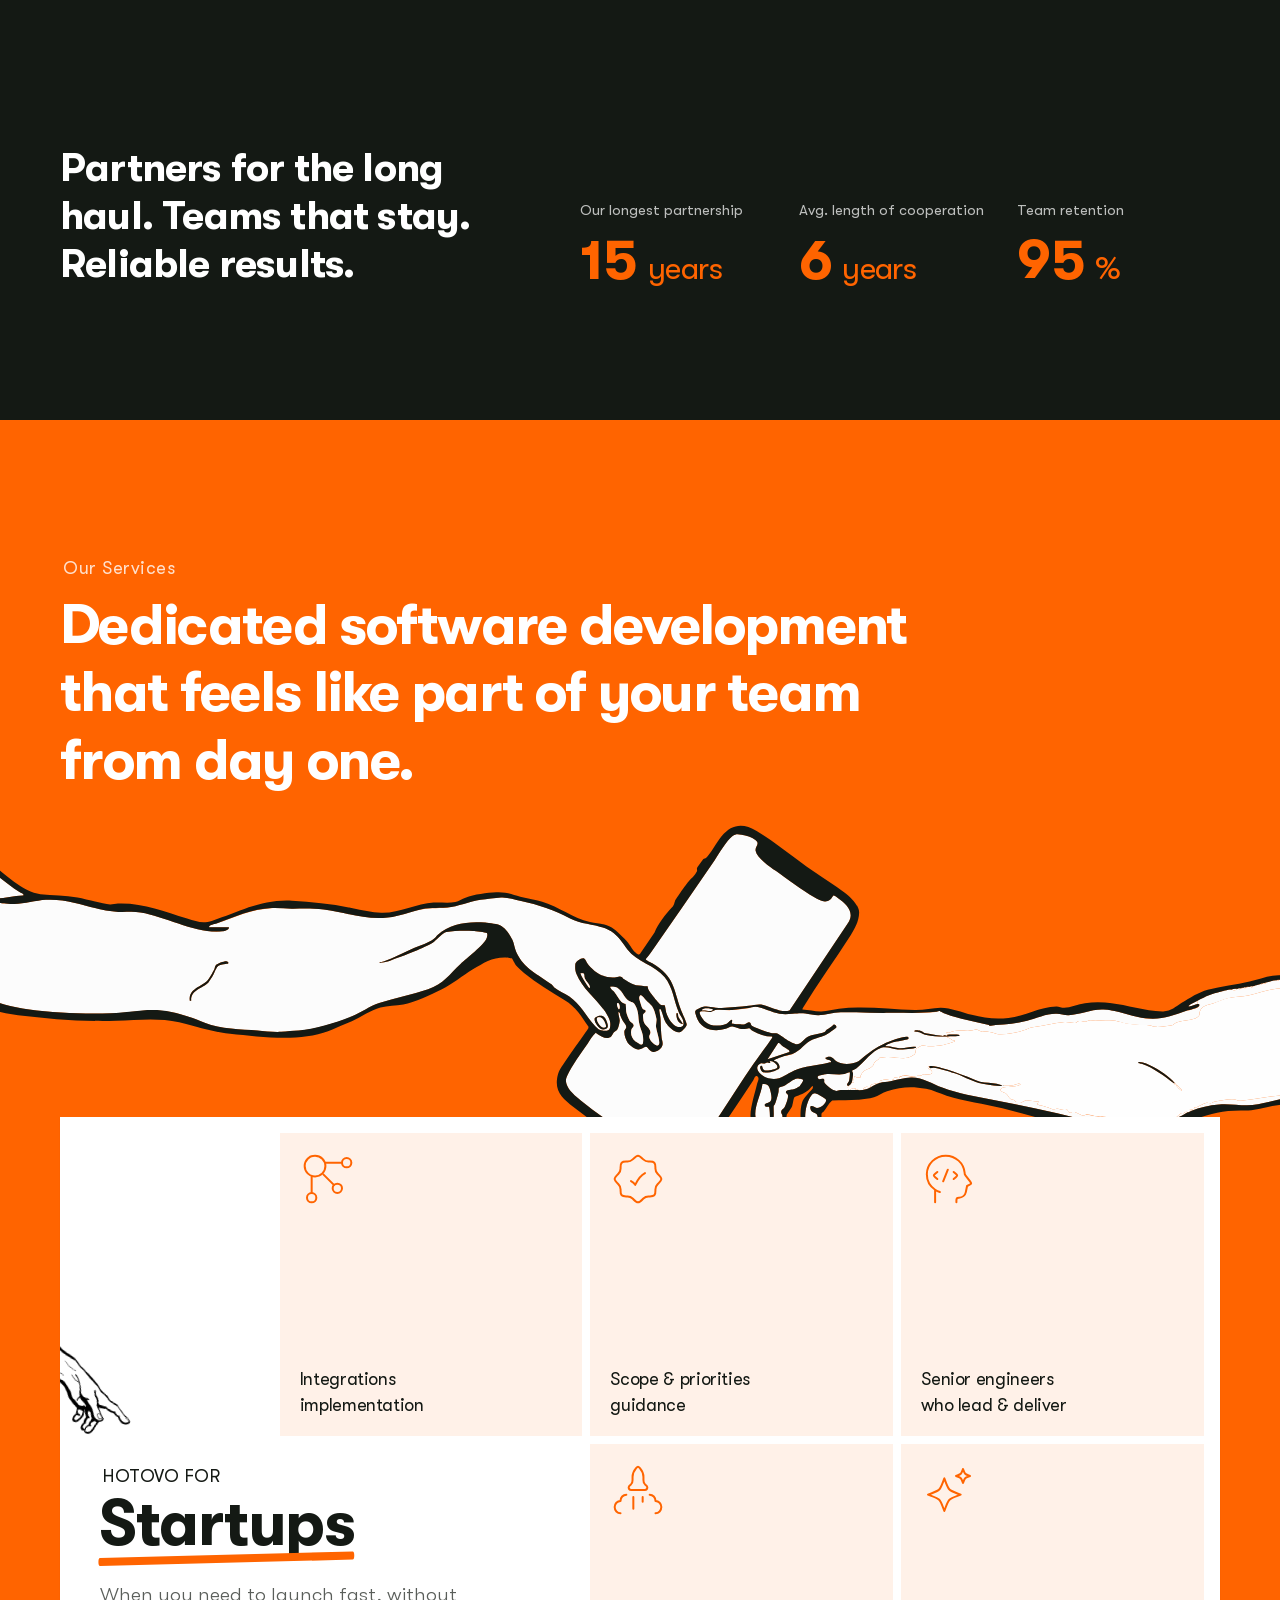
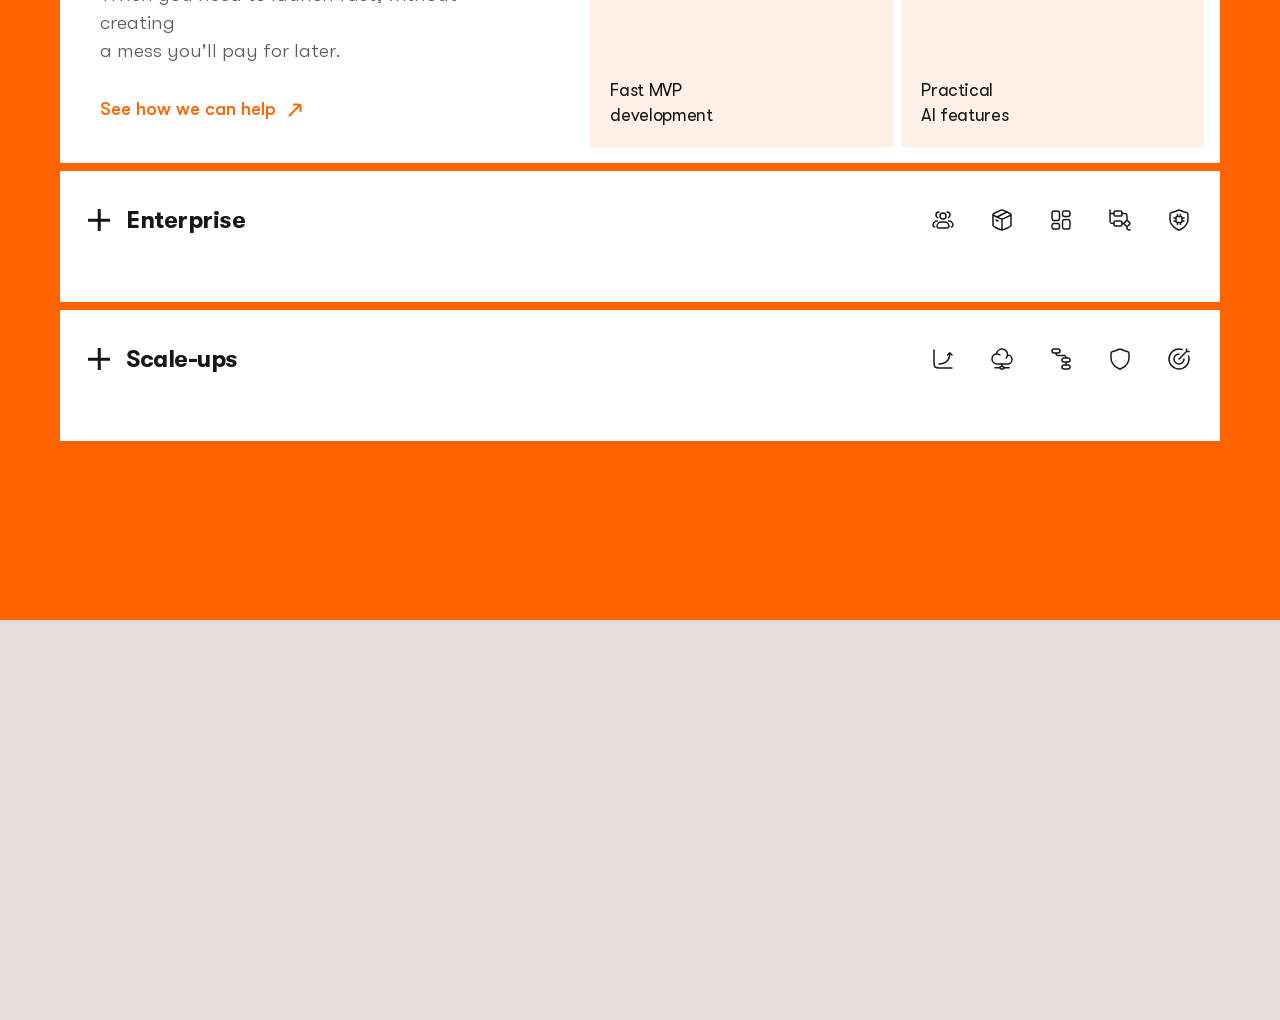
==== index.html @ 2b681d63 "initial commit: Hotovo Web Prototypes" ====
<!DOCTYPE html>
<html lang="en">

<head>
    <meta charset="UTF-8">
    <meta name="viewport" content="width=device-width, initial-scale=1.0">
    <title>Hotovo Web 2025 - Services</title>
    <link rel="stylesheet" href="styles.css">
    <link rel="preconnect" href="https://fonts.googleapis.com">
    <link rel="preconnect" href="https://fonts.gstatic.com" crossorigin>
    <link href="https://fonts.googleapis.com/css2?family=Inter:wght@300;400;500;700;800&display=swap" rel="stylesheet">
</head>

<body>
    <section class="hero">
        <div class="container hero-container">
            <div class="services-metrics" aria-label="Partnership metrics">
                <div class="metrics-copy">
                    <h3 class="metrics-headline">Partners for the long haul. Teams that stay. Reliable results.</h3>
                </div>
                <div class="metrics-grid">
                    <article class="metric-card">
                        <p class="metric-label">Our longest partnership</p>
                        <p class="metric-value">
                            <span class="count-up" data-target="15">1</span>
                            <span class="metric-unit">years</span>
                        </p>
                    </article>
                    <article class="metric-card">
                        <p class="metric-label">Avg. length of cooperation</p>
                        <p class="metric-value">
                            <span class="count-up" data-target="6">1</span>
                            <span class="metric-unit">years</span>
                        </p>
                    </article>
                    <article class="metric-card">
                        <p class="metric-label">Team retention</p>
                        <p class="metric-value">
                            <span class="count-up" data-target="96">1</span>
                            <span class="metric-unit">%</span>
                        </p>
                    </article>
                </div>
            </div>
        </div>
    </section>

    <section class="services-section" id="services-section" data-theme="orange">
        <div class="services-header-intro">
            <div class="container header-container">
                <div class="header-content">
                    <span class="eyebrow white">Our Services</span>
                    <h2 class="section-headline white">Dedicated software development that feels like part of your team
                        from day one.</h2>
                </div>
                <div class="header-visual">
                    <div class="hands-container">
                        <img src="assets/peaking-hands-vector.svg" alt="" class="hands-graphic">
                    </div>
                </div>
            </div>
        </div>
        <div class="container">
            <div class="services" id="services">
                <!-- Startups (expanded) -->
                <article class="service is-expanded" data-audience="startups" data-theme="orange">
                    <button class="service-header" aria-expanded="true">
                        <span class="service-header-title">
                            <span class="plus" aria-hidden="true"></span>
                            <span class="service-label">Startups</span>
                        </span>
                        <span class="service-icons" aria-hidden="true">
                            <span class="mini-tile"><i
                                    class="hgi hgi-stroke hgi-rounded hgi-chart-relationship"></i></span>
                            <span class="mini-tile"><i
                                    class="hgi hgi-stroke hgi-rounded hgi-checkmark-badge-01"></i></span>
                            <span class="mini-tile"><i class="hgi hgi-stroke hgi-rounded hgi-developer"></i></span>
                            <span class="mini-tile"><i class="hgi hgi-stroke hgi-rounded hgi-rocket-02"></i></span>
                            <span class="mini-tile"><i class="hgi hgi-stroke hgi-rounded hgi-ai-magic"></i></span>
                        </span>
                    </button>
                    <div class="service-body">
                        <div class="service-grid">
                            <div class="service-intro">
                                <img class="hand" src="assets/hand.png" alt="">
                                <div class="eyebrow">HOTOVO FOR</div>
                                <h2 class="headline">
                                    Startups
                                    <svg class="stroke-svg" preserveAspectRatio="none" width="100%" height="100%"
                                        overflow="visible" viewBox="0 0 201.65 21.6503" fill="none"
                                        xmlns="http://www.w3.org/2000/svg">
                                        <path class="stroke-path" d="M0 12 L200 10" stroke="currentColor"
                                            stroke-width="2.5" stroke-linecap="round" />
                                    </svg>
                                </h2>
                                <p class="description">When you need to launch fast, without creating<br>a mess you'll
                                    pay for
                                    later.</p>
                                <a href="#" class="explore-btn">
                                    See how we can help
                                    <i class="hgi hgi-stroke hgi-rounded hgi-arrow-up-right-01"></i>
                                </a>
                            </div>
                            <div class="tile tile-1"><i
                                    class="hgi hgi-stroke hgi-rounded hgi-chart-relationship"></i><span>Integrations<br>implementation</span>
                            </div>
                            <div class="tile tile-2"><i
                                    class="hgi hgi-stroke hgi-rounded hgi-checkmark-badge-01"></i><span>Scope &amp;
                                    priorities<br>guidance</span></div>
                            <div class="tile tile-3"><i
                                    class="hgi hgi-stroke hgi-rounded hgi-developer"></i><span>Senior
                                    engineers<br>who lead &amp; deliver</span></div>
                            <div class="tile tile-4"><i class="hgi hgi-stroke hgi-rounded hgi-rocket-02"></i><span>Fast
                                    MVP<br>development</span></div>
                            <div class="tile tile-5"><i
                                    class="hgi hgi-stroke hgi-rounded hgi-ai-magic"></i><span>Practical<br>AI
                                    features</span></div>
                        </div>
                    </div>
                </article>

                <!-- Enterprise -->
                <article class="service" data-audience="enterprise" data-theme="blue">
                    <button class="service-header" aria-expanded="false">
                        <span class="service-header-title">
                            <span class="plus" aria-hidden="true"></span>
                            <span class="service-label">Enterprise</span>
                        </span>
                        <span class="service-icons" aria-hidden="true">
                            <span class="mini-tile"><i class="hgi hgi-stroke hgi-rounded hgi-user-group-03"></i></span>
                            <span class="mini-tile"><i class="hgi hgi-stroke hgi-rounded hgi-package"></i></span>
                            <span class="mini-tile"><i
                                    class="hgi hgi-stroke hgi-rounded hgi-dashboard-square-02"></i></span>
                            <span class="mini-tile"><i
                                    class="hgi hgi-stroke hgi-rounded hgi-workflow-square-01"></i></span>
                            <span class="mini-tile"><i class="hgi hgi-stroke hgi-rounded hgi-ai-security-01"></i></span>
                        </span>
                    </button>
                    <div class="service-body">
                        <div class="service-grid">
                            <div class="service-intro">
                                <img class="hand" src="assets/hand.png" alt="">
                                <div class="eyebrow">HOTOVO FOR</div>
                                <h2 class="headline">Enterprise<svg class="stroke-svg" preserveAspectRatio="none"
                                        width="100%" height="100%" overflow="visible" viewBox="0 0 201.65 21.6503"
                                        fill="none" xmlns="http://www.w3.org/2000/svg">
                                        <path class="stroke-path" d="M0 12 L200 10" stroke="currentColor"
                                            stroke-width="2.5" stroke-linecap="round" />
                                    </svg></h2>
                                <p class="description">When reliability, security, and change control matter as much as
                                    speed.</p>
                                <a href="#" class="explore-btn">See how we can help<i
                                        class="hgi hgi-stroke hgi-rounded hgi-arrow-up-right-01"></i></a>
                            </div>
                            <div class="tile tile-1"><i
                                    class="hgi hgi-stroke hgi-rounded hgi-user-group-03"></i><span>Experienced team
                                    who<br>owns the outcomes</span></div>
                            <div class="tile tile-2"><i
                                    class="hgi hgi-stroke hgi-rounded hgi-package"></i><span>Integrations<br>implementation</span>
                            </div>
                            <div class="tile tile-3"><i
                                    class="hgi hgi-stroke hgi-rounded hgi-dashboard-square-02"></i><span>Scope &amp;
                                    priorities<br>guidance</span></div>
                            <div class="tile tile-4"><i
                                    class="hgi hgi-stroke hgi-rounded hgi-workflow-square-01"></i><span>Automations
                                    &amp; manual<br>workflows optimization</span></div>
                            <div class="tile tile-5"><i
                                    class="hgi hgi-stroke hgi-rounded hgi-ai-security-01"></i><span>Reliable &
                                    measurable<br>AI features</span></div>
                        </div>
                    </div>
                </article>

                <!-- Scale-ups -->
                <article class="service" data-audience="scale-ups" data-theme="yellow">
                    <button class="service-header" aria-expanded="false">
                        <span class="service-header-title">
                            <span class="plus" aria-hidden="true"></span>
                            <span class="service-label">Scale-ups</span>
                        </span>
                        <span class="service-icons" aria-hidden="true">
                            <span class="mini-tile"><i class="hgi hgi-stroke hgi-rounded hgi-chart-increase"></i></span>
                            <span class="mini-tile"><i class="hgi hgi-stroke hgi-rounded hgi-cloud-server"></i></span>
                            <span class="mini-tile"><i
                                    class="hgi hgi-stroke hgi-rounded hgi-workflow-square-02"></i></span>
                            <span class="mini-tile"><i class="hgi hgi-stroke hgi-rounded hgi-shield-01"></i></span>
                            <span class="mini-tile"><i class="hgi hgi-stroke hgi-rounded hgi-target-01"></i></span>
                        </span>
                    </button>
                    <div class="service-body">
                        <div class="service-grid">
                            <div class="service-intro">
                                <img class="hand" src="assets/hand.png" alt="">
                                <div class="eyebrow">HOTOVO FOR</div>
                                <h2 class="headline">Scale-ups<svg class="stroke-svg" preserveAspectRatio="none"
                                        width="100%" height="100%" overflow="visible" viewBox="0 0 201.65 21.6503"
                                        fill="none" xmlns="http://www.w3.org/2000/svg">
                                        <path class="stroke-path" d="M0 12 L200 10" stroke="currentColor"
                                            stroke-width="2.5" stroke-linecap="round" />
                                    </svg></h2>
                                <p class="description">When shipping fast is the job, and your systems are starting to
                                    fight back.</p>
                                <a href="#" class="explore-btn">See how we can help<i
                                        class="hgi hgi-stroke hgi-rounded hgi-arrow-up-right-01"></i></a>
                            </div>
                            <div class="tile tile-1"><i
                                    class="hgi hgi-stroke hgi-rounded hgi-chart-increase"></i><span>Growth-ready<br>architecture</span>
                            </div>
                            <div class="tile tile-2"><i
                                    class="hgi hgi-stroke hgi-rounded hgi-cloud-server"></i><span>Cloud
                                    scaling<br>&amp; reliability</span></div>
                            <div class="tile tile-3"><i
                                    class="hgi hgi-stroke hgi-rounded hgi-workflow-square-02"></i><span>Automation
                                    of<br>internal workflows</span></div>
                            <div class="tile tile-4"><i
                                    class="hgi hgi-stroke hgi-rounded hgi-shield-01"></i><span>Security
                                    &amp;<br>observability</span></div>
                            <div class="tile tile-5"><i class="hgi hgi-stroke hgi-rounded hgi-target-01"></i><span>Focus
                                    on what
                                    moves the needle</span></div>
                        </div>
                    </div>
                </article>
            </div>
        </div>
    </section>

    <section class="our-work"></section>

    <script src="assets/hugeicons.js"></script>
    <script src="script.js"></script>
</body>

</html>
---- styles.css ----
@font-face {
    font-family: 'GT Walsheim Pro';
    src: url('./assets/font/%20GT%20Walsheim%20Pro%20-nolicense/GTWalsheimPro-Thin.ttf') format('truetype');
    font-weight: 100;
    font-style: normal;
}

@font-face {
    font-family: 'GT Walsheim Pro';
    src: url('./assets/font/%20GT%20Walsheim%20Pro%20-nolicense/GTWalsheimPro-Light.ttf') format('truetype');
    font-weight: 300;
    font-style: normal;
}

@font-face {
    font-family: 'GT Walsheim Pro';
    src: url('./assets/font/%20GT%20Walsheim%20Pro%20-nolicense/GTWalsheimPro-Regular.ttf') format('truetype');
    font-weight: 400;
    font-style: normal;
}

@font-face {
    font-family: 'GT Walsheim Pro';
    src: url('./assets/font/%20GT%20Walsheim%20Pro%20-nolicense/GTWalsheimPro-Medium.ttf') format('truetype');
    font-weight: 500;
    font-style: normal;
}

@font-face {
    font-family: 'GT Walsheim Pro';
    src: url('./assets/font/%20GT%20Walsheim%20Pro%20-nolicense/GTWalsheimPro-Bold.ttf') format('truetype');
    font-weight: 700;
    font-style: normal;
}

@font-face {
    font-family: 'GT Walsheim Pro';
    src: url('./assets/font/%20GT%20Walsheim%20Pro%20-nolicense/GTWalsheimPro-Black.ttf') format('truetype');
    font-weight: 900;
    font-style: normal;
}

@font-face {
    font-family: 'GT Walsheim Pro Ultra';
    src: url('./assets/font/%20GT%20Walsheim%20Pro%20-nolicense/GTWalsheimPro-UltraBold.ttf') format('truetype');
    font-weight: 800;
    font-style: normal;
}

:root {
    --brand-orange: #ff6400;
    --content-primary: #141914;
    --content-secondary: rgba(20, 25, 20, 0.7);
    --bg-white: #ffffff;
    --bg-peach: #fff1e8;
    --bg-chip: #f3f3f3;
    --border: rgba(20, 25, 20, 0.08);
    --radius: 0px;
    --font: 'GT Walsheim Pro', system-ui, -apple-system, sans-serif;
    --font-display: 'GT Walsheim Pro Ultra', 'GT Walsheim Pro', 'Inter', system-ui, -apple-system, sans-serif;
    --section-padding: 120px;
    --icon-stroke: 2;
    --icon-stroke-small: 1.5;
}

* {
    margin: 0;
    padding: 0;
    box-sizing: border-box;
}

html,
body {
    margin: 0;
    padding: 0;
    overflow-x: hidden;
    width: 100%;
    position: relative;
}

body {
    font-family: var(--font);
    color: var(--content-primary);
    background: #ffffff;
    line-height: 1.4;
    -webkit-font-smoothing: antialiased;
    min-height: 100vh;
}

body,
button,
input,
textarea,
select {
    font-family: var(--font);
}

.hero {
    min-height: 420px;
    background: #141914;
    display: flex;
    align-items: center;
    padding: 80px 0 96px;
}

.hero-container {
    width: 100%;
}

.services-section {
    background: var(--section-bg, #ffffff);
    transition: background 0.5s ease;
    padding: var(--section-padding) 0 180px;
}

.services-header-intro {
    padding-bottom: 20px;
    position: relative;
    overflow: visible;
}

.header-container {
    position: relative;
    z-index: 2;
}

.header-content {
    max-width: 900px;
    position: relative;
    z-index: 5;
    will-change: transform;
    padding-top: 16px;
}

.services-metrics {
    position: relative;
    z-index: 2;
    padding: 24px 0 0;
    display: flex;
    justify-content: space-between;
    align-items: flex-end;
    gap: 32px;
}

.metrics-copy {
    flex: 0 0 40%;
    max-width: 40%;
}

.metrics-kicker {
    font-family: var(--font);
    font-size: 13px;
    font-weight: 500;
    letter-spacing: 0.14em;
    text-transform: uppercase;
    color: rgba(255, 255, 255, 0.58);
    margin-bottom: 14px;
}

.metrics-headline {
    color: #ffffff;
    font-family: var(--font);
    font-size: 40px;
    line-height: 1.2;
    letter-spacing: -0.02em;
    font-weight: 600;
    max-width: 16ch;
    margin: 0;
}

.metrics-grid {
    display: grid;
    grid-template-columns: repeat(3, minmax(0, 1fr));
    gap: 16px;
    align-items: end;
    flex: 0 0 60%;
    max-width: 640px;
}

.metric-card {
    min-height: 148px;
    display: flex;
    flex-direction: column;
    justify-content: flex-end;
}

.metric-label {
    color: rgba(255, 255, 255, 0.72);
    font-family: var(--font);
    font-size: 15px;
    line-height: 1.35;
    margin-bottom: 16px;
}

.metric-value {
    display: flex;
    align-items: baseline;
    gap: 10px;
    color: var(--brand-orange);
    font-family: var(--font);
    font-size: 56px;
    line-height: 0.92;
    letter-spacing: -0.01em;
    font-weight: 700;
}

.count-up {
    display: inline-block;
    min-width: 0em;
}

.metric-unit {
    font-size: 32px;
    font-weight: 400;
}

.eyebrow.white {
    color: rgba(255, 255, 255, 0.8);
}

.section-headline {
    font-family: var(--font);
    font-size: 48px;
    font-weight: 600;
    line-height: 1.05;
    letter-spacing: -0.03em;
    margin-top: 12px;
}

.section-headline.white {
    color: #ffffff;
    font-size: 56px;
    line-height: 1.2;
}

.header-visual {
    position: relative;
    height: 320px;
    margin-top: -18px;
    pointer-events: none;
    z-index: 10;
}

.hands-container {
    position: absolute;
    width: 100%;
    left: 50%;
    transform: translateX(-50%);
    bottom: -80px;
    height: 400px;
    display: flex;
    justify-content: center;
    align-items: flex-end;
    will-change: transform;
}

.hands-graphic {
    width: 1600px;
    max-width: none;
    height: auto;
    position: absolute;
    bottom: 0;
    left: 50%;
    transform: translateX(-50%);
}

.services-section[data-theme="orange"] {
    --section-bg: #ff6400;
}

.services-section[data-theme="blue"] {
    --section-bg: #00b9ff;
}

.services-section[data-theme="yellow"] {
    --section-bg: #ffcc00;
}

.our-work {
    min-height: 400px;
    background: #E7DEDB;
}

.service[data-theme="orange"] .tile {
    background: #fff1e8;
}

.service[data-theme="blue"] .tile {
    background: #ebf9ff;
}

.service[data-theme="yellow"] .tile {
    background: #fff8d9;
}

.service[data-theme="orange"] .explore-btn {
    color: #ff6400;
}

.service[data-theme="blue"] .explore-btn {
    color: #00b9ff;
}

.service[data-theme="yellow"] .explore-btn {
    color: #e6a900;
}

.service[data-theme="orange"] .stroke {
    filter: none;
}

.service[data-theme="blue"] .stroke {
    filter: hue-rotate(165deg) saturate(2);
}

.service[data-theme="yellow"] .stroke {
    filter: hue-rotate(30deg) saturate(1.4) brightness(1.1);
}

.container {
    max-width: 1200px;
    margin: 0 auto;
    padding: 0 20px;
}

.services {
    display: flex;
    flex-direction: column;
    gap: 8px;
    will-change: transform;
    position: relative;
    z-index: 20;
}

.service {
    background: var(--bg-white);
    border-radius: var(--radius);
    overflow: hidden;
    box-shadow: 0 1px 2px rgba(0, 0, 0, 0.04);
}

/* Header (collapsed row) */
.service-header {
    width: 100%;
    background: none;
    border: none;
    cursor: pointer;
    display: grid;
    grid-template-rows: 1fr;
    align-items: center;
    justify-content: space-between;
    grid-template-columns: 1fr auto;
    padding: 24px 16px 24px 28px;
    font-family: inherit;
    color: var(--content-primary);
    transition: padding 0.35s ease, max-height 0.35s ease, opacity 0.25s ease;
    overflow: hidden;
    max-height: 120px;
}

.service-header:hover {
    background: none;
}

.service:not(.is-expanded) .service-header:hover {
    padding-top: 36px;
    padding-bottom: 36px;
}

.is-expanded .service-header {
    max-height: 0;
    padding-top: 0;
    padding-bottom: 0;
    opacity: 0;
    pointer-events: none;
}

.service-header-title {
    display: flex;
    align-items: center;
    gap: 16px;
}

.plus {
    position: relative;
    width: 22px;
    height: 22px;
    flex-shrink: 0;
    transition: transform 0.45s cubic-bezier(0.22, 1, 0.36, 1);
}

.service:not(.is-expanded) .service-header:hover .plus {
    transform: rotate(180deg);
}

.plus::before,
.plus::after {
    content: "";
    position: absolute;
    background: var(--content-primary);
    left: 50%;
    top: 50%;
    transform: translate(-50%, -50%);
}

.plus::before {
    width: 22px;
    height: 2.5px;
}

.plus::after {
    width: 2.5px;
    height: 22px;
}


.service-label {
    font-family: var(--font);
    font-size: 24px;
    font-weight: 600;
    letter-spacing: -0.02em;
}

.service-icons {
    display: flex;
    gap: 8px;
}

.mini-tile {
    width: 51px;
    height: 51px;
    background: none;
    border-radius: 0;
    display: flex;
    align-items: center;
    justify-content: center;
}

.hgi-icon {
    display: inline-block;
    width: 1em;
    height: 1em;
    flex-shrink: 0;
    color: inherit;
}

.hgi-icon [stroke] {
    stroke: currentColor;
    stroke-width: var(--icon-stroke, 1.5);
    vector-effect: non-scaling-stroke;
}

.hgi-icon [fill]:not([fill="none"]) {
    fill: currentColor;
}

.mini-tile img,
.mini-tile i,
.mini-tile .hgi-icon {
    --icon-stroke: var(--icon-stroke-small);
    width: 24px;
    height: 24px;
    font-size: 24px;
    line-height: 1;
    color: var(--content-primary);
}


.tile i,
.tile .hgi-icon {
    font-size: 56px;
    line-height: 1;
    color: var(--brand-orange);
}

.explore-btn i,
.explore-btn .hgi-icon {
    font-size: 22px;
    line-height: 1;
    margin-left: 2px;
    color: inherit;
    transition: transform 0.2s ease;
}

.explore-btn:hover i,
.explore-btn:hover .hgi-icon {
    transform: translate(2px, -2px);
}

.service[data-theme="blue"] .tile i,
.service[data-theme="blue"] .tile .hgi-icon {
    color: #00b9ff;
}

.service[data-theme="yellow"] .tile i,
.service[data-theme="yellow"] .tile .hgi-icon {
    color: #e6a900;
}

.service[data-theme="orange"] .tile i,
.service[data-theme="orange"] .tile .hgi-icon {
    color: #ff6400;
}

/* Body (expanded) */
.service-body {
    display: grid;
    grid-template-rows: 0fr;
    transition: grid-template-rows 0.45s ease;
}

.service-body>* {
    overflow: hidden;
}

.is-expanded .service-body {
    grid-template-rows: 1fr;
}

.service-grid .tile {
    transform-origin: top right;
    transform: scale(0.1);
    opacity: 0;
    transition: transform 0.5s cubic-bezier(0.22, 1, 0.36, 1), opacity 0.32s ease;
    transition-delay: var(--tile-delay, 0s);
}

.is-expanded .service-grid .tile {
    transform: scale(1);
    opacity: 1;
}

.service-grid .service-intro {
    opacity: 0;
    transition: opacity 0.3s ease 0.15s;
}

.is-expanded .service-grid .service-intro {
    opacity: 1;
}

.service-grid {
    display: grid;
    grid-template-columns: repeat(4, 1fr);
    grid-template-rows: 1fr 1fr;
    gap: 8px;
    padding: 16px;
    background: var(--bg-white);
    position: relative;
}

.service-grid .tile-1 {
    grid-column: 2;
    grid-row: 1;
}

.service-grid .tile-2 {
    grid-column: 3;
    grid-row: 1;
}

.service-grid .tile-3 {
    grid-column: 4;
    grid-row: 1;
}

.service-grid .tile-4 {
    grid-column: 3;
    grid-row: 2;
}

.service-grid .tile-5 {
    grid-column: 4;
    grid-row: 2;
}

.service-intro {
    grid-column: 1 / span 2;
    grid-row: 2;
    position: relative;
    padding: 20px 24px 24px;
    display: flex;
    flex-direction: column;
    justify-content: flex-end;
    align-items: flex-start;
}

.hand {
    position: absolute;
    left: 22px;
    top: 52px;
    width: 110px;
    height: auto;
    transform: translateY(0) rotate(14.3deg) scaleX(-1);
    transform-origin: 20% 15%;
    pointer-events: none;
    z-index: 1;
    opacity: 0;
    transition: transform 0.55s cubic-bezier(0.22, 1, 0.36, 1) 0.12s, opacity 0.3s ease 0.12s;
}

.service-intro>.hand {
    top: auto;
    bottom: calc(100% + 18px);
}

.is-expanded .service-intro>.hand {
    opacity: 1;
    transform: translateY(14px) rotate(14.3deg) scaleX(-1);
}

.eyebrow {
    font-size: 18px;
    font-weight: 400;
    letter-spacing: 0.03em;
    margin-bottom: 0px;
    padding-left: 3px;
}

.headline {
    position: relative;
    display: inline-block;
    font-family: var(--font);
    font-size: 64px;
    font-weight: 600;
    letter-spacing: -0.02em;
    line-height: 1.1;
    margin-bottom: 10px;
}

.stroke-svg {
    position: absolute;
    left: 0;
    bottom: -34px;
    width: 100%;
    pointer-events: none;
    overflow: visible;
}

.stroke-path {
    stroke-width: 2.5px;
    stroke-dasharray: 202;
    stroke-dashoffset: 202;
    transition: stroke-dashoffset 0s;
}

.is-expanded .stroke-path {
    stroke-dashoffset: 0;
    transition: stroke-dashoffset 0.6s cubic-bezier(0.4, 0, 0.2, 1) 0.75s;
}

.service[data-theme="orange"] .stroke-svg {
    color: #ff6400;
}

.service[data-theme="blue"] .stroke-svg {
    color: #00b9ff;
}

.service[data-theme="yellow"] .stroke-svg {
    color: #ffcc00;
}

.description {
    font-size: 20px;
    font-weight: 300;
    color: var(--content-secondary);
    line-height: 1.4;
    margin-bottom: 16px;
    margin-top: 12px;
    max-width: 35ch;
}

.explore-btn {
    display: inline-flex;
    align-items: center;
    gap: 6px;
    color: var(--brand-orange);
    text-decoration: none;
    font-size: 18px;
    font-weight: 500;
    align-self: flex-start;
    padding-top: 16px;
}

.explore-btn img {
    width: 24px;
    height: 24px;
    transition: transform 0.2s ease;
}

.explore-btn:hover img {
    transform: translate(2px, -2px);
}

/* Big tiles */
.tile {
    aspect-ratio: 1 / 1;
    background: var(--bg-peach);
    border-radius: 0;
    padding: 18px 20px;
    display: flex;
    flex-direction: column;
    justify-content: space-between;
    align-items: flex-start;
}

.tile img {
    width: 40px;
    height: 40px;
}

.tile span {
    font-size: clamp(13px, 2vw, 18px);
    font-weight: 400;
    line-height: 1.4;
    letter-spacing: -0.02em;
    color: var(--content-primary);
    text-wrap: balance;
}

@media (max-width: 1200px) {
    .hero {
        min-height: 640px;
    }

    .section-headline {
        font-size: 44px;
    }

    .hands-graphic {
        width: 1200px;
    }

    .phone-mockup {
        width: 150px;
        height: 310px;
        bottom: 20px;
    }
}

@media (max-width: 860px) {
    .hero {
        min-height: auto;
        padding: 64px 0 72px;
    }

    .services-section {
        padding: 60px 0;
    }

    .services-metrics {
        flex-direction: column;
        align-items: stretch;
        padding-bottom: 32px;
    }

    .metrics-copy {
        flex: none;
        max-width: none;
    }

    .metrics-grid {
        flex: none;
        grid-template-columns: 1fr;
        gap: 10px;
    }

    .metrics-headline {
        max-width: 12ch;
    }

    .metric-card {
        min-height: auto;
    }

    .section-headline {
        font-size: 36px;
    }

    .header-visual {
        height: 240px;
        margin-top: 20px;
    }

    .hands-graphic {
        width: 1000px;
    }

    .service-header {
        padding: 20px 16px 20px 20px;
    }

    .service-label {
        font-size: 20px;
    }

    .service-icons {
        gap: 4px;
    }

    .mini-tile {
        width: 32px;
        height: 32px;
    }

    .mini-tile i,
    .mini-tile .hgi-icon {
        font-size: 18px;
    }

    .service-grid {
        display: flex;
        flex-direction: column;
        padding: 12px;
        gap: 6px;
    }

    .service-intro {
        order: -1;
        padding: 32px 20px 40px;
        text-align: left;
    }

    .headline {
        font-size: 64px;
    }

    .description {
        font-size: 18px;
        margin-bottom: 24px;

        br {
            display: none;
        }
    }

    .tile {
        flex-direction: row;
        align-items: center;
        aspect-ratio: auto;
        padding: 16px 20px;
        gap: 16px;
        justify-content: flex-start;
    }

    .tile i,
    .tile .hgi-icon {
        font-size: 28px;
        flex-shrink: 0;
    }

    .tile span {
        font-size: 16px;
        text-align: left;

        br {
            display: none;
        }
    }

    .hand {
        display: none;
    }
}

@media (max-width: 600px) {
    .hero {
        padding: 48px 0 56px;
    }

    .services-metrics {
        padding-bottom: 24px;
    }

    .metrics-kicker {
        font-size: 12px;
        margin-bottom: 12px;
    }

    .metrics-headline {
        font-size: 38px;
        max-width: 10ch;
    }

    .metric-label {
        font-size: 16px;
        margin-bottom: 14px;
    }

    .metric-value {
        font-size: 52px;
        gap: 8px;
    }

    .section-headline {
        font-size: 28px;
    }

    .header-visual {
        height: 180px;
    }

    .hands-graphic {
        width: 800px;
    }

    .headline {
        font-size: 64px;
    }

    .service-intro {
        padding: 24px 16px 32px;
    }

    .service-header {
        padding: 16px 12px;
    }

    .service-label {
        font-size: 18px;
    }

    .plus {
        width: 18px;
        height: 18px;
    }

    .plus::before {
        width: 18px;
        height: 2px;
    }

    .plus::after {
        width: 2px;
        height: 18px;
    }
}
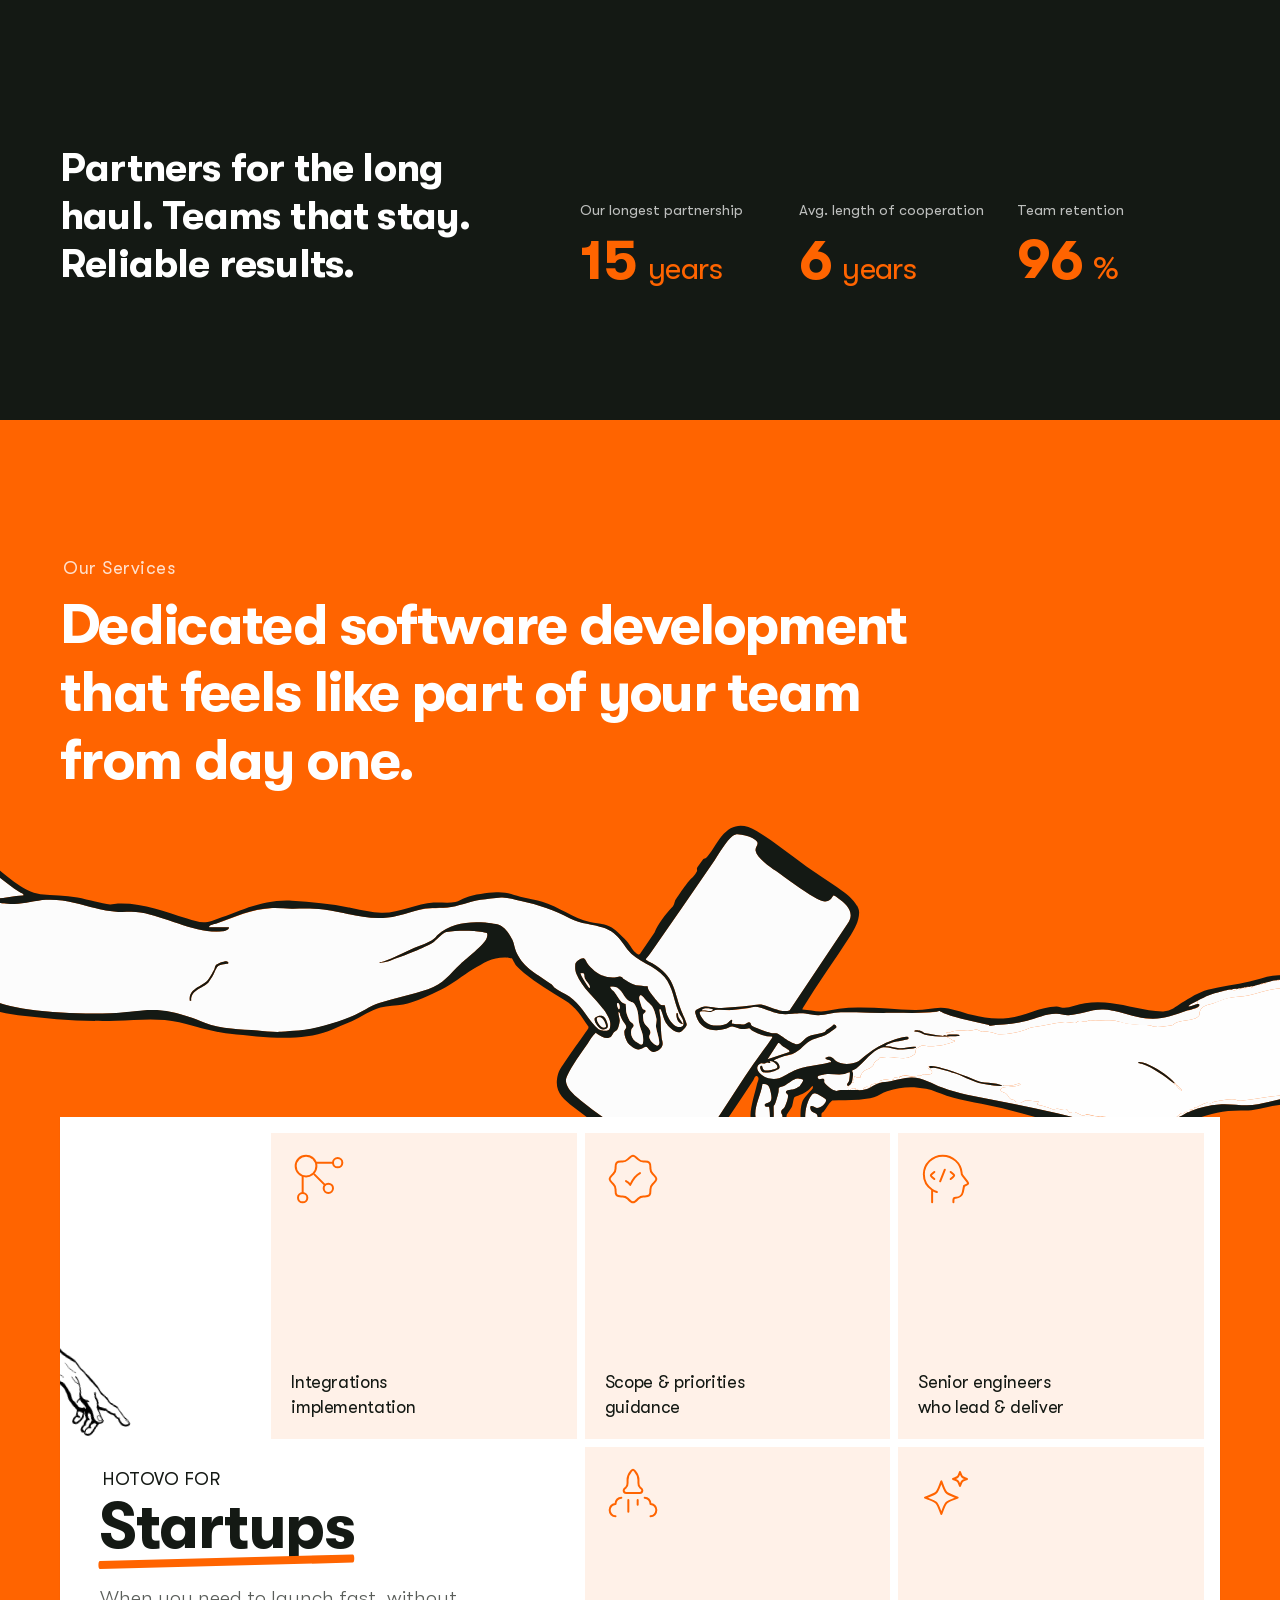
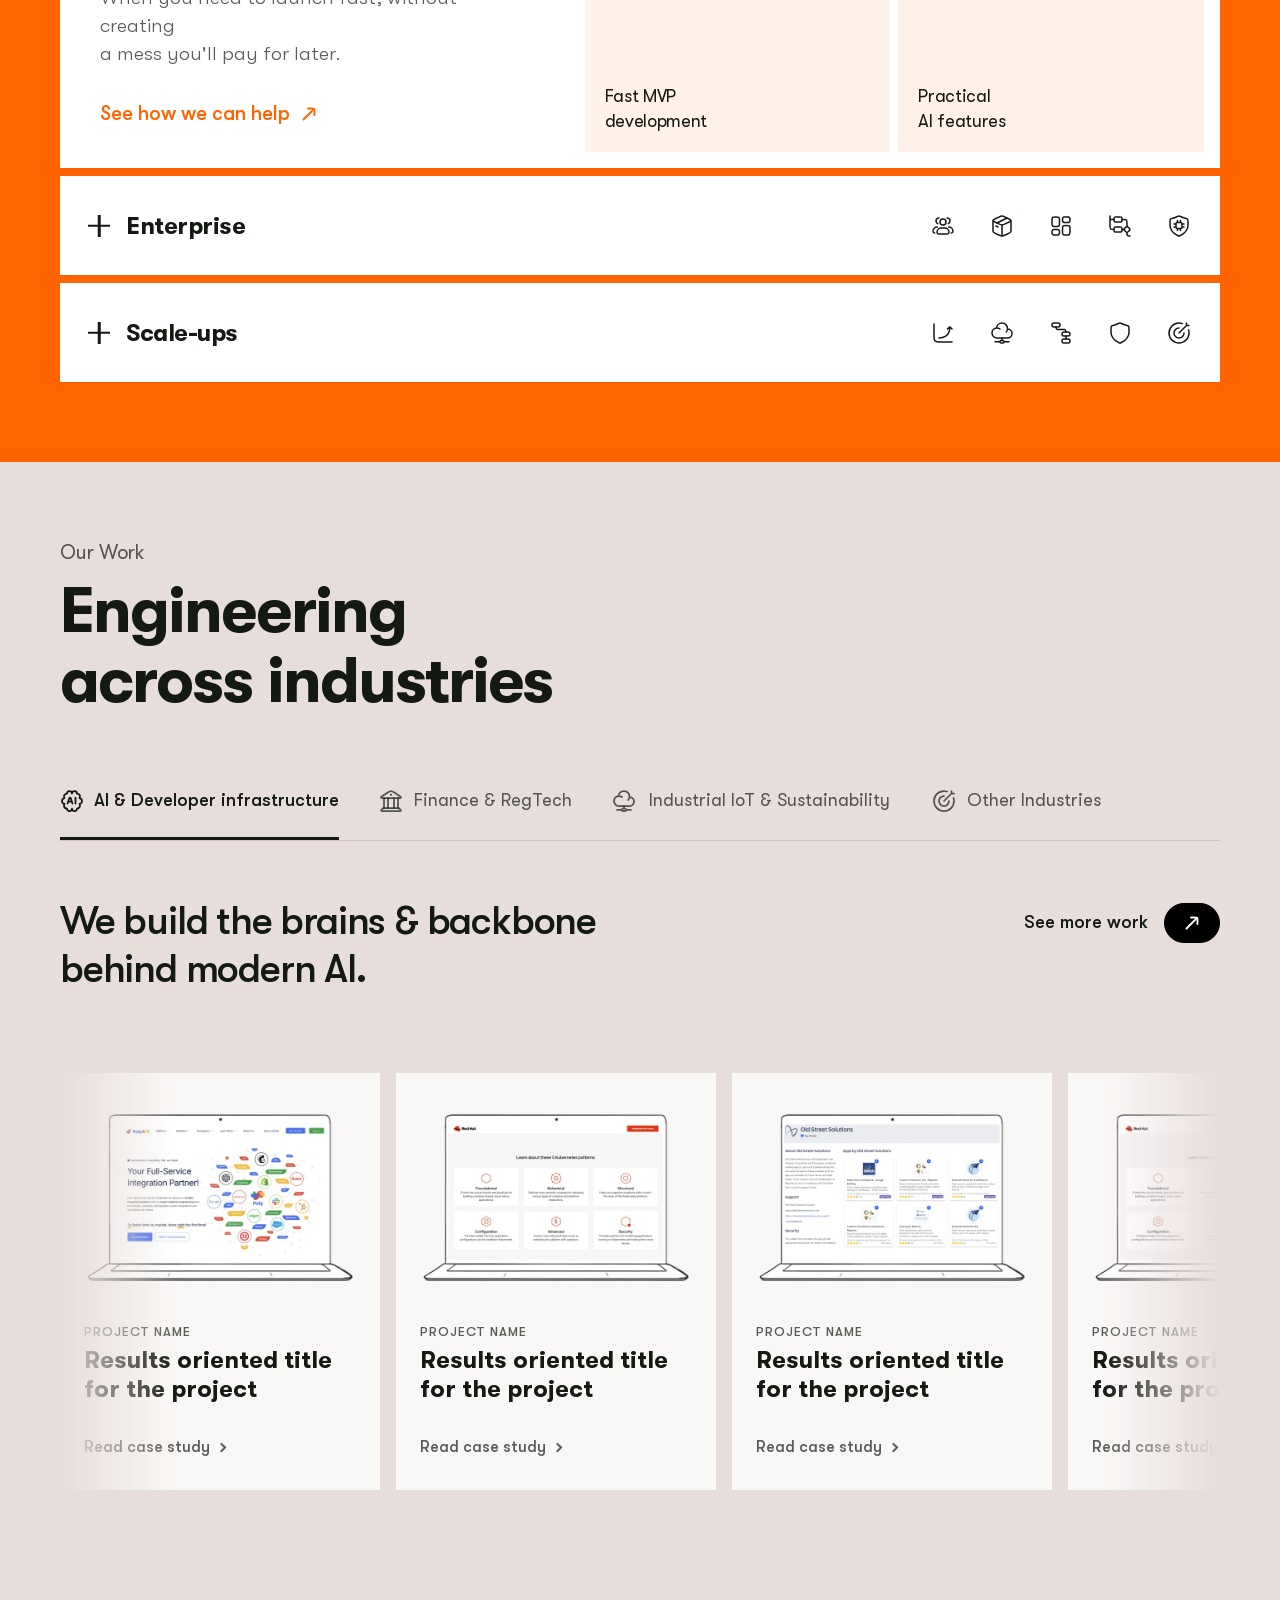
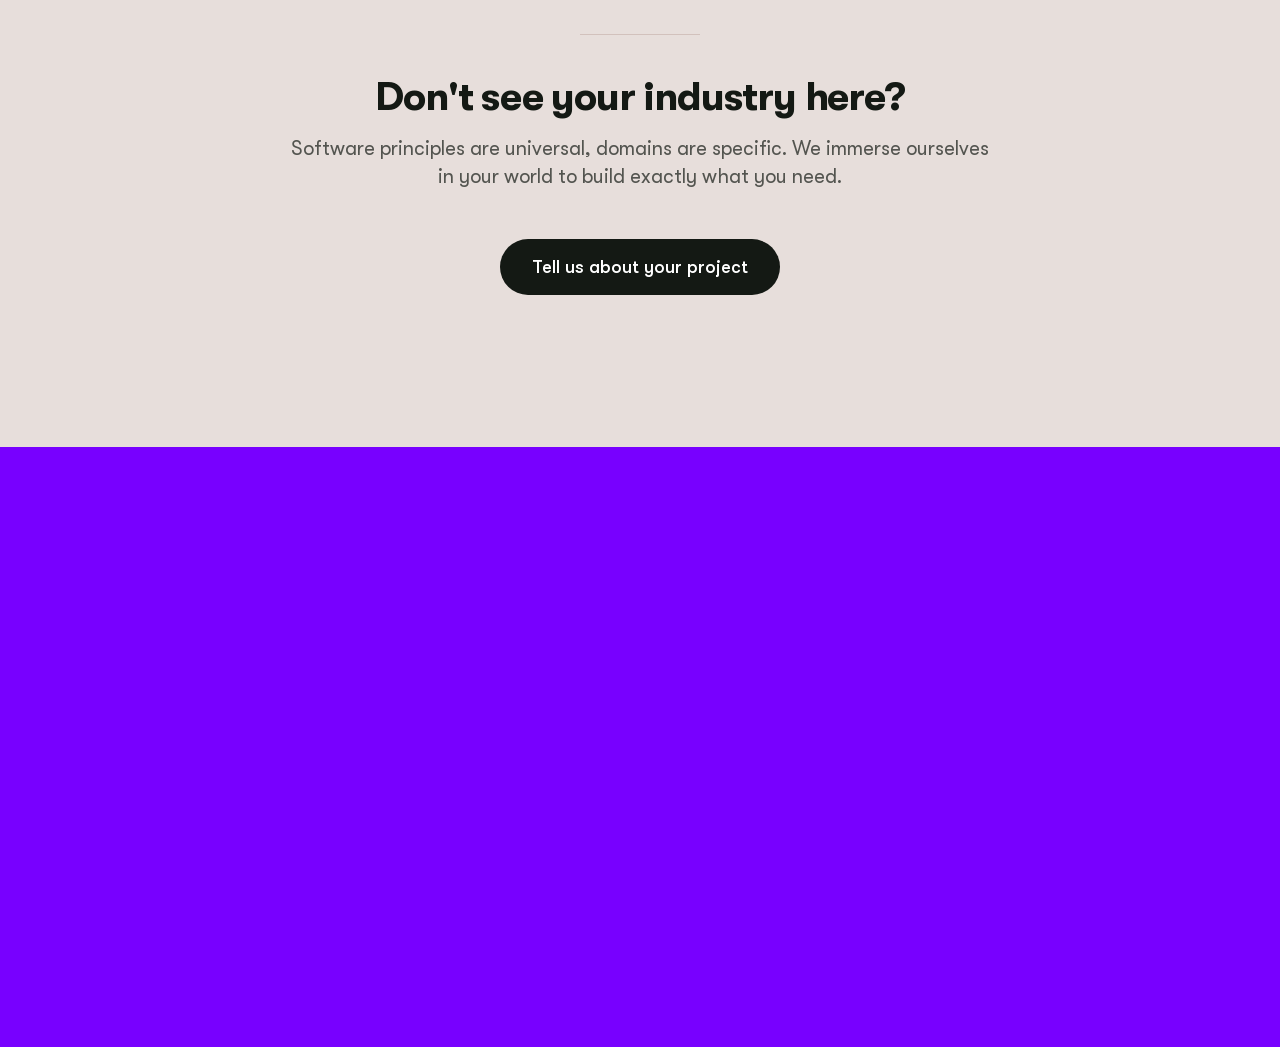
==== commit 7683a4d2: "feat: implement Our Work section with dynamic tabs, accordion layout, and animated case study carous" ====
--- a/index.html
+++ b/index.html
@@ -13,6 +13,9 @@
 
 <body>
     <section class="hero">
+        <div class="mobile-prototype-message">
+            Prototype of this section is not optimized for mobile viewing
+        </div>
         <div class="container hero-container">
             <div class="services-metrics" aria-label="Partnership metrics">
                 <div class="metrics-copy">
@@ -46,6 +49,9 @@
     </section>
 
     <section class="services-section" id="services-section" data-theme="orange">
+        <div class="mobile-prototype-message">
+            Prototype of this section is not optimized for mobile viewing
+        </div>
         <div class="services-header-intro">
             <div class="container header-container">
                 <div class="header-content">
@@ -93,7 +99,7 @@
                                             stroke-width="2.5" stroke-linecap="round" />
                                     </svg>
                                 </h2>
-                                <p class="description">When you need to launch fast, without creating<br>a mess you'll
+                                <p class="description">When you need to launch fast, without creating <br>a mess you'll
                                     pay for
                                     later.</p>
                                 <a href="#" class="explore-btn">
@@ -102,18 +108,19 @@
                                 </a>
                             </div>
                             <div class="tile tile-1"><i
-                                    class="hgi hgi-stroke hgi-rounded hgi-chart-relationship"></i><span>Integrations<br>implementation</span>
+                                    class="hgi hgi-stroke hgi-rounded hgi-chart-relationship"></i><span>Integrations <br>
+                                    implementation</span>
                             </div>
                             <div class="tile tile-2"><i
                                     class="hgi hgi-stroke hgi-rounded hgi-checkmark-badge-01"></i><span>Scope &amp;
-                                    priorities<br>guidance</span></div>
+                                    priorities <br>guidance</span></div>
                             <div class="tile tile-3"><i
                                     class="hgi hgi-stroke hgi-rounded hgi-developer"></i><span>Senior
-                                    engineers<br>who lead &amp; deliver</span></div>
+                                    engineers <br>who lead &amp; deliver</span></div>
                             <div class="tile tile-4"><i class="hgi hgi-stroke hgi-rounded hgi-rocket-02"></i><span>Fast
-                                    MVP<br>development</span></div>
+                                    MVP <br>development</span></div>
                             <div class="tile tile-5"><i
-                                    class="hgi hgi-stroke hgi-rounded hgi-ai-magic"></i><span>Practical<br>AI
+                                    class="hgi hgi-stroke hgi-rounded hgi-ai-magic"></i><span>Practical <br>AI
                                     features</span></div>
                         </div>
                     </div>
@@ -154,19 +161,19 @@
                             </div>
                             <div class="tile tile-1"><i
                                     class="hgi hgi-stroke hgi-rounded hgi-user-group-03"></i><span>Experienced team
-                                    who<br>owns the outcomes</span></div>
+                                    who <br>owns the outcomes</span></div>
                             <div class="tile tile-2"><i
-                                    class="hgi hgi-stroke hgi-rounded hgi-package"></i><span>Integrations<br>implementation</span>
+                                    class="hgi hgi-stroke hgi-rounded hgi-package"></i><span>Integrations <br>implementation</span>
                             </div>
                             <div class="tile tile-3"><i
                                     class="hgi hgi-stroke hgi-rounded hgi-dashboard-square-02"></i><span>Scope &amp;
-                                    priorities<br>guidance</span></div>
+                                    priorities <br>guidance</span></div>
                             <div class="tile tile-4"><i
                                     class="hgi hgi-stroke hgi-rounded hgi-workflow-square-01"></i><span>Automations
-                                    &amp; manual<br>workflows optimization</span></div>
+                                    &amp; manual <br>workflows optimization</span></div>
                             <div class="tile tile-5"><i
                                     class="hgi hgi-stroke hgi-rounded hgi-ai-security-01"></i><span>Reliable &
-                                    measurable<br>AI features</span></div>
+                                    measurable <br>AI features</span></div>
                         </div>
                     </div>
                 </article>
@@ -204,17 +211,17 @@
                                         class="hgi hgi-stroke hgi-rounded hgi-arrow-up-right-01"></i></a>
                             </div>
                             <div class="tile tile-1"><i
-                                    class="hgi hgi-stroke hgi-rounded hgi-chart-increase"></i><span>Growth-ready<br>architecture</span>
+                                    class="hgi hgi-stroke hgi-rounded hgi-chart-increase"></i><span>Growth-ready <br>architecture</span>
                             </div>
                             <div class="tile tile-2"><i
                                     class="hgi hgi-stroke hgi-rounded hgi-cloud-server"></i><span>Cloud
-                                    scaling<br>&amp; reliability</span></div>
+                                    scaling <br>&amp; reliability</span></div>
                             <div class="tile tile-3"><i
                                     class="hgi hgi-stroke hgi-rounded hgi-workflow-square-02"></i><span>Automation
-                                    of<br>internal workflows</span></div>
+                                    of <br>internal workflows</span></div>
                             <div class="tile tile-4"><i
                                     class="hgi hgi-stroke hgi-rounded hgi-shield-01"></i><span>Security
-                                    &amp;<br>observability</span></div>
+                                    &amp; <br>observability</span></div>
                             <div class="tile tile-5"><i class="hgi hgi-stroke hgi-rounded hgi-target-01"></i><span>Focus
                                     on what
                                     moves the needle</span></div>
@@ -225,7 +232,423 @@
         </div>
     </section>
 
-    <section class="our-work"></section>
+    <section class="our-work" id="our-work">
+        <div class="container">
+            <div class="ow-header">
+                <span class="ow-eyebrow">Our Work</span>
+                <h2 class="ow-headline">Engineering  <br>across industries</h2>
+            </div>
+
+            <div class="ow-tabs" id="ow-tabs">
+                <div class="ow-tablist" role="tablist" aria-label="Industries">
+                    <button class="ow-tab is-active" role="tab" aria-selected="true" data-tab="ai">
+                        <i class="hgi hgi-stroke hgi-rounded hgi-ai-brain-03"></i>
+                        <span class="ow-tab-text">AI &amp; Developer infrastructure</span>
+                    </button>
+                    <button class="ow-tab" role="tab" aria-selected="false" data-tab="finance">
+                        <i class="hgi hgi-stroke hgi-rounded hgi-bank"></i>
+                        <span class="ow-tab-text">Finance &amp; RegTech</span>
+                    </button>
+                    <button class="ow-tab" role="tab" aria-selected="false" data-tab="iot">
+                        <i class="hgi hgi-stroke hgi-rounded hgi-cloud-server"></i>
+                        <span class="ow-tab-text">Industrial IoT &amp; Sustainability</span>
+                    </button>
+                    <button class="ow-tab" role="tab" aria-selected="false" data-tab="other">
+                        <i class="hgi hgi-stroke hgi-rounded hgi-target-01"></i>
+                        <span class="ow-tab-text">Other Industries</span>
+                    </button>
+                </div>
+
+                <div class="ow-panels">
+                    <!-- AI & Developer infrastructure -->
+                    <article class="ow-panel is-active is-open" data-panel="ai">
+                        <button class="ow-acc-header" aria-expanded="true">
+                            <span class="ow-acc-label">
+                                <i class="hgi hgi-stroke hgi-rounded hgi-ai-brain-03"></i>
+                                AI &amp; Developer infrastructure
+                            </span>
+                            <i class="hgi hgi-stroke hgi-rounded hgi-arrow-down-01 ow-chevron" aria-hidden="true"></i>
+                        </button>
+                        <div class="ow-panel-body">
+                            <div class="ow-panel-inner">
+                                <div class="ow-intro">
+                                    <h3 class="ow-panel-headline">We build the brains &amp; backbone behind modern
+                                        AI.</h3>
+                                    <a href="#" class="ow-more">
+                                        <span class="ow-more-text">See more work</span>
+                                        <span class="ow-more-icon" aria-hidden="true"><i
+                                                class="hgi hgi-stroke hgi-rounded hgi-arrow-up-right-01"></i></span>
+                                    </a>
+                                </div>
+                                <div class="ow-cases">
+                                    <div class="ow-cases-track">
+                                        <article class="ow-case">
+                                            <div class="ow-case-img"><img
+                                                    src="assets/29e1e9ddd5b01254cb7e720c41a510b2233be02a.png" alt="">
+                                            </div>
+                                            <div class="ow-case-text">
+                                                <p class="ow-case-project">Project name</p>
+                                                <p class="ow-case-title">Results oriented title for the project</p>
+                                            </div>
+                                            <a href="#" class="ow-case-link">Read case study <span class="ow-arrow"
+                                                    aria-hidden="true"></span></a>
+                                        </article>
+                                        <article class="ow-case">
+                                            <div class="ow-case-img"><img
+                                                    src="assets/31ba2fbf2a673667870e6e8d8689b18815321637.png" alt="">
+                                            </div>
+                                            <div class="ow-case-text">
+                                                <p class="ow-case-project">Project name</p>
+                                                <p class="ow-case-title">Results oriented title for the project</p>
+                                            </div>
+                                            <a href="#" class="ow-case-link">Read case study <span class="ow-arrow"
+                                                    aria-hidden="true"></span></a>
+                                        </article>
+                                        <article class="ow-case">
+                                            <div class="ow-case-img"><img
+                                                    src="assets/ac59b7228b6a769c0820e28e3aaf03d7cc4a826c.png" alt="">
+                                            </div>
+                                            <div class="ow-case-text">
+                                                <p class="ow-case-project">Project name</p>
+                                                <p class="ow-case-title">Results oriented title for the project</p>
+                                            </div>
+                                            <a href="#" class="ow-case-link">Read case study <span class="ow-arrow"
+                                                    aria-hidden="true"></span></a>
+                                        </article>
+                                        <article class="ow-case">
+                                            <div class="ow-case-img"><img
+                                                    src="assets/31ba2fbf2a673667870e6e8d8689b18815321637.png" alt="">
+                                            </div>
+                                            <div class="ow-case-text">
+                                                <p class="ow-case-project">Project name</p>
+                                                <p class="ow-case-title">Results oriented title for the project</p>
+                                            </div>
+                                            <a href="#" class="ow-case-link">Read case study <span class="ow-arrow"
+                                                    aria-hidden="true"></span></a>
+                                        </article>
+                                        <article class="ow-case">
+                                            <div class="ow-case-img"><img
+                                                    src="assets/ac59b7228b6a769c0820e28e3aaf03d7cc4a826c.png" alt="">
+                                            </div>
+                                            <div class="ow-case-text">
+                                                <p class="ow-case-project">Project name</p>
+                                                <p class="ow-case-title">Results oriented title for the project</p>
+                                            </div>
+                                            <a href="#" class="ow-case-link">Read case study <span class="ow-arrow"
+                                                    aria-hidden="true"></span></a>
+                                        </article>
+                                        <article class="ow-case">
+                                            <div class="ow-case-img"><img
+                                                    src="assets/29e1e9ddd5b01254cb7e720c41a510b2233be02a.png" alt="">
+                                            </div>
+                                            <div class="ow-case-text">
+                                                <p class="ow-case-project">Project name</p>
+                                                <p class="ow-case-title">Results oriented title for the project</p>
+                                            </div>
+                                            <a href="#" class="ow-case-link">Read case study <span class="ow-arrow"
+                                                    aria-hidden="true"></span></a>
+                                        </article>
+                                    </div>
+                                </div>
+                            </div>
+                        </div>
+                    </article>
+
+                    <!-- Finance & RegTech -->
+                    <article class="ow-panel" data-panel="finance">
+                        <button class="ow-acc-header" aria-expanded="false">
+                            <span class="ow-acc-label">
+                                <i class="hgi hgi-stroke hgi-rounded hgi-bank"></i>
+                                Finance &amp; RegTech
+                            </span>
+                            <i class="hgi hgi-stroke hgi-rounded hgi-arrow-down-01 ow-chevron" aria-hidden="true"></i>
+                        </button>
+                        <div class="ow-panel-body">
+                            <div class="ow-panel-inner">
+                                <div class="ow-intro">
+                                    <h3 class="ow-panel-headline">We modernize financial systems without freezing your
+                                        business logic.</h3>
+                                    <a href="#" class="ow-more">
+                                        <span class="ow-more-text">See more work</span>
+                                        <span class="ow-more-icon" aria-hidden="true"><i
+                                                class="hgi hgi-stroke hgi-rounded hgi-arrow-up-right-01"></i></span>
+                                    </a>
+                                </div>
+                                <div class="ow-cases">
+                                    <div class="ow-cases-track">
+                                        <article class="ow-case">
+                                            <div class="ow-case-img"><img
+                                                    src="assets/31ba2fbf2a673667870e6e8d8689b18815321637.png" alt="">
+                                            </div>
+                                            <div class="ow-case-text">
+                                                <p class="ow-case-project">Project name</p>
+                                                <p class="ow-case-title">Results oriented title for the project</p>
+                                            </div>
+                                            <a href="#" class="ow-case-link">Read case study <span class="ow-arrow"
+                                                    aria-hidden="true"></span></a>
+                                        </article>
+                                        <article class="ow-case">
+                                            <div class="ow-case-img"><img
+                                                    src="assets/ac59b7228b6a769c0820e28e3aaf03d7cc4a826c.png" alt="">
+                                            </div>
+                                            <div class="ow-case-text">
+                                                <p class="ow-case-project">Project name</p>
+                                                <p class="ow-case-title">Results oriented title for the project</p>
+                                            </div>
+                                            <a href="#" class="ow-case-link">Read case study <span class="ow-arrow"
+                                                    aria-hidden="true"></span></a>
+                                        </article>
+                                        <article class="ow-case">
+                                            <div class="ow-case-img"><img
+                                                    src="assets/29e1e9ddd5b01254cb7e720c41a510b2233be02a.png" alt="">
+                                            </div>
+                                            <div class="ow-case-text">
+                                                <p class="ow-case-project">Project name</p>
+                                                <p class="ow-case-title">Results oriented title for the project</p>
+                                            </div>
+                                            <a href="#" class="ow-case-link">Read case study <span class="ow-arrow"
+                                                    aria-hidden="true"></span></a>
+                                        </article>
+                                        <article class="ow-case">
+                                            <div class="ow-case-img"><img
+                                                    src="assets/ac59b7228b6a769c0820e28e3aaf03d7cc4a826c.png" alt="">
+                                            </div>
+                                            <div class="ow-case-text">
+                                                <p class="ow-case-project">Project name</p>
+                                                <p class="ow-case-title">Results oriented title for the project</p>
+                                            </div>
+                                            <a href="#" class="ow-case-link">Read case study <span class="ow-arrow"
+                                                    aria-hidden="true"></span></a>
+                                        </article>
+                                        <article class="ow-case">
+                                            <div class="ow-case-img"><img
+                                                    src="assets/29e1e9ddd5b01254cb7e720c41a510b2233be02a.png" alt="">
+                                            </div>
+                                            <div class="ow-case-text">
+                                                <p class="ow-case-project">Project name</p>
+                                                <p class="ow-case-title">Results oriented title for the project</p>
+                                            </div>
+                                            <a href="#" class="ow-case-link">Read case study <span class="ow-arrow"
+                                                    aria-hidden="true"></span></a>
+                                        </article>
+                                        <article class="ow-case">
+                                            <div class="ow-case-img"><img
+                                                    src="assets/31ba2fbf2a673667870e6e8d8689b18815321637.png" alt="">
+                                            </div>
+                                            <div class="ow-case-text">
+                                                <p class="ow-case-project">Project name</p>
+                                                <p class="ow-case-title">Results oriented title for the project</p>
+                                            </div>
+                                            <a href="#" class="ow-case-link">Read case study <span class="ow-arrow"
+                                                    aria-hidden="true"></span></a>
+                                        </article>
+                                    </div>
+                                </div>
+                            </div>
+                        </div>
+                    </article>
+
+                    <!-- Industrial IoT & Sustainability -->
+                    <article class="ow-panel" data-panel="iot">
+                        <button class="ow-acc-header" aria-expanded="false">
+                            <span class="ow-acc-label">
+                                <i class="hgi hgi-stroke hgi-rounded hgi-cloud-server"></i>
+                                Industrial IoT &amp; Sustainability
+                            </span>
+                            <i class="hgi hgi-stroke hgi-rounded hgi-arrow-down-01 ow-chevron" aria-hidden="true"></i>
+                        </button>
+                        <div class="ow-panel-body">
+                            <div class="ow-panel-inner">
+                                <div class="ow-intro">
+                                    <h3 class="ow-panel-headline">We engineer hardware-native, offline-first
+                                        applications bridging digital with the real world.</h3>
+                                    <a href="#" class="ow-more">
+                                        <span class="ow-more-text">See more work</span>
+                                        <span class="ow-more-icon" aria-hidden="true"><i
+                                                class="hgi hgi-stroke hgi-rounded hgi-arrow-up-right-01"></i></span>
+                                    </a>
+                                </div>
+                                <div class="ow-cases">
+                                    <div class="ow-cases-track">
+                                        <article class="ow-case">
+                                            <div class="ow-case-img"><img
+                                                    src="assets/ac59b7228b6a769c0820e28e3aaf03d7cc4a826c.png" alt="">
+                                            </div>
+                                            <div class="ow-case-text">
+                                                <p class="ow-case-project">Project name</p>
+                                                <p class="ow-case-title">Results oriented title for the project</p>
+                                            </div>
+                                            <a href="#" class="ow-case-link">Read case study <span class="ow-arrow"
+                                                    aria-hidden="true"></span></a>
+                                        </article>
+                                        <article class="ow-case">
+                                            <div class="ow-case-img"><img
+                                                    src="assets/29e1e9ddd5b01254cb7e720c41a510b2233be02a.png" alt="">
+                                            </div>
+                                            <div class="ow-case-text">
+                                                <p class="ow-case-project">Project name</p>
+                                                <p class="ow-case-title">Results oriented title for the project</p>
+                                            </div>
+                                            <a href="#" class="ow-case-link">Read case study <span class="ow-arrow"
+                                                    aria-hidden="true"></span></a>
+                                        </article>
+                                        <article class="ow-case">
+                                            <div class="ow-case-img"><img
+                                                    src="assets/31ba2fbf2a673667870e6e8d8689b18815321637.png" alt="">
+                                            </div>
+                                            <div class="ow-case-text">
+                                                <p class="ow-case-project">Project name</p>
+                                                <p class="ow-case-title">Results oriented title for the project</p>
+                                            </div>
+                                            <a href="#" class="ow-case-link">Read case study <span class="ow-arrow"
+                                                    aria-hidden="true"></span></a>
+                                        </article>
+                                        <article class="ow-case">
+                                            <div class="ow-case-img"><img
+                                                    src="assets/29e1e9ddd5b01254cb7e720c41a510b2233be02a.png" alt="">
+                                            </div>
+                                            <div class="ow-case-text">
+                                                <p class="ow-case-project">Project name</p>
+                                                <p class="ow-case-title">Results oriented title for the project</p>
+                                            </div>
+                                            <a href="#" class="ow-case-link">Read case study <span class="ow-arrow"
+                                                    aria-hidden="true"></span></a>
+                                        </article>
+                                        <article class="ow-case">
+                                            <div class="ow-case-img"><img
+                                                    src="assets/31ba2fbf2a673667870e6e8d8689b18815321637.png" alt="">
+                                            </div>
+                                            <div class="ow-case-text">
+                                                <p class="ow-case-project">Project name</p>
+                                                <p class="ow-case-title">Results oriented title for the project</p>
+                                            </div>
+                                            <a href="#" class="ow-case-link">Read case study <span class="ow-arrow"
+                                                    aria-hidden="true"></span></a>
+                                        </article>
+                                        <article class="ow-case">
+                                            <div class="ow-case-img"><img
+                                                    src="assets/ac59b7228b6a769c0820e28e3aaf03d7cc4a826c.png" alt="">
+                                            </div>
+                                            <div class="ow-case-text">
+                                                <p class="ow-case-project">Project name</p>
+                                                <p class="ow-case-title">Results oriented title for the project</p>
+                                            </div>
+                                            <a href="#" class="ow-case-link">Read case study <span class="ow-arrow"
+                                                    aria-hidden="true"></span></a>
+                                        </article>
+                                    </div>
+                                </div>
+                            </div>
+                        </div>
+                    </article>
+
+                    <!-- Other Industries -->
+                    <article class="ow-panel" data-panel="other">
+                        <button class="ow-acc-header" aria-expanded="false">
+                            <span class="ow-acc-label">
+                                <i class="hgi hgi-stroke hgi-rounded hgi-target-01"></i>
+                                Other Industries
+                            </span>
+                            <i class="hgi hgi-stroke hgi-rounded hgi-arrow-down-01 ow-chevron" aria-hidden="true"></i>
+                        </button>
+                        <div class="ow-panel-body">
+                            <div class="ow-panel-inner">
+                                <div class="ow-intro">
+                                    <h3 class="ow-panel-headline">We deliver custom software development for unique
+                                        industry workflows.</h3>
+                                    <a href="#" class="ow-more">
+                                        <span class="ow-more-text">See more work</span>
+                                        <span class="ow-more-icon" aria-hidden="true"><i
+                                                class="hgi hgi-stroke hgi-rounded hgi-arrow-up-right-01"></i></span>
+                                    </a>
+                                </div>
+                                <div class="ow-cases">
+                                    <div class="ow-cases-track">
+                                        <article class="ow-case">
+                                            <div class="ow-case-img"><img
+                                                    src="assets/29e1e9ddd5b01254cb7e720c41a510b2233be02a.png" alt="">
+                                            </div>
+                                            <div class="ow-case-text">
+                                                <p class="ow-case-project">Project name</p>
+                                                <p class="ow-case-title">Results oriented title for the project</p>
+                                            </div>
+                                            <a href="#" class="ow-case-link">Read case study <span class="ow-arrow"
+                                                    aria-hidden="true"></span></a>
+                                        </article>
+                                        <article class="ow-case">
+                                            <div class="ow-case-img"><img
+                                                    src="assets/ac59b7228b6a769c0820e28e3aaf03d7cc4a826c.png" alt="">
+                                            </div>
+                                            <div class="ow-case-text">
+                                                <p class="ow-case-project">Project name</p>
+                                                <p class="ow-case-title">Results oriented title for the project</p>
+                                            </div>
+                                            <a href="#" class="ow-case-link">Read case study <span class="ow-arrow"
+                                                    aria-hidden="true"></span></a>
+                                        </article>
+                                        <article class="ow-case">
+                                            <div class="ow-case-img"><img
+                                                    src="assets/31ba2fbf2a673667870e6e8d8689b18815321637.png" alt="">
+                                            </div>
+                                            <div class="ow-case-text">
+                                                <p class="ow-case-project">Project name</p>
+                                                <p class="ow-case-title">Results oriented title for the project</p>
+                                            </div>
+                                            <a href="#" class="ow-case-link">Read case study <span class="ow-arrow"
+                                                    aria-hidden="true"></span></a>
+                                        </article>
+                                        <article class="ow-case">
+                                            <div class="ow-case-img"><img
+                                                    src="assets/ac59b7228b6a769c0820e28e3aaf03d7cc4a826c.png" alt="">
+                                            </div>
+                                            <div class="ow-case-text">
+                                                <p class="ow-case-project">Project name</p>
+                                                <p class="ow-case-title">Results oriented title for the project</p>
+                                            </div>
+                                            <a href="#" class="ow-case-link">Read case study <span class="ow-arrow"
+                                                    aria-hidden="true"></span></a>
+                                        </article>
+                                        <article class="ow-case">
+                                            <div class="ow-case-img"><img
+                                                    src="assets/31ba2fbf2a673667870e6e8d8689b18815321637.png" alt="">
+                                            </div>
+                                            <div class="ow-case-text">
+                                                <p class="ow-case-project">Project name</p>
+                                                <p class="ow-case-title">Results oriented title for the project</p>
+                                            </div>
+                                            <a href="#" class="ow-case-link">Read case study <span class="ow-arrow"
+                                                    aria-hidden="true"></span></a>
+                                        </article>
+                                        <article class="ow-case">
+                                            <div class="ow-case-img"><img
+                                                    src="assets/29e1e9ddd5b01254cb7e720c41a510b2233be02a.png" alt="">
+                                            </div>
+                                            <div class="ow-case-text">
+                                                <p class="ow-case-project">Project name</p>
+                                                <p class="ow-case-title">Results oriented title for the project</p>
+                                            </div>
+                                            <a href="#" class="ow-case-link">Read case study <span class="ow-arrow"
+                                                    aria-hidden="true"></span></a>
+                                        </article>
+                                    </div>
+                                </div>
+                            </div>
+                        </div>
+                    </article>
+                </div>
+            </div>
+
+            <div class="ow-cta">
+                <div class="ow-cta-divider"></div>
+                <h2 class="ow-cta-headline">Don't see your industry here?</h2>
+                <p class="ow-cta-text">Software principles are universal, domains are specific. We immerse
+                    ourselves in your world to build exactly what you need.</p>
+                <a href="#" class="ow-btn ow-btn-dark">Tell us about your project</a>
+            </div>
+        </div>
+    </section>
+
+    <section class="purple-section"></section>
 
     <script src="assets/hugeicons.js"></script>
     <script src="script.js"></script>
--- a/styles.css
+++ b/styles.css
@@ -49,6 +49,7 @@
 
 :root {
     --brand-orange: #ff6400;
+    --brand-purple: #7800FF;
     --content-primary: #141914;
     --content-secondary: rgba(20, 25, 20, 0.7);
     --bg-white: #ffffff;
@@ -111,6 +112,7 @@
     background: var(--section-bg, #ffffff);
     transition: background 0.5s ease;
     padding: var(--section-padding) 0 180px;
+    padding-bottom: 80px;
 }
 
 .services-header-intro {
@@ -164,7 +166,6 @@
     line-height: 1.2;
     letter-spacing: -0.02em;
     font-weight: 600;
-    max-width: 16ch;
     margin: 0;
 }
 
@@ -277,8 +278,533 @@
 }
 
 .our-work {
-    min-height: 400px;
     background: #E7DEDB;
+    padding: 80px 0;
+}
+
+.ow-header {
+    display: flex;
+    flex-direction: column;
+    gap: 12px;
+    margin-bottom: 48px;
+}
+
+.ow-eyebrow {
+    font-size: 20px;
+    color: var(--content-secondary);
+    line-height: 1.1;
+}
+
+.ow-headline {
+    font-size: 64px;
+    font-weight: 700;
+    line-height: 1.1;
+    letter-spacing: -0.03em;
+    color: var(--content-primary);
+}
+
+/* Tabs */
+.ow-tablist {
+    display: flex;
+    gap: 40px;
+    border-bottom: 1px solid #d2c1bc;
+    margin-bottom: 48px;
+    overflow-x: auto;
+    scrollbar-width: none;
+}
+
+.ow-tablist::-webkit-scrollbar {
+    display: none;
+}
+
+.ow-tab {
+    background: none;
+    border: none;
+    border-bottom: 4px solid transparent;
+    margin-bottom: -1px;
+    cursor: pointer;
+    font-family: var(--font);
+    font-size: 18px;
+    font-weight: 400;
+    line-height: 1.2;
+    color: var(--content-secondary);
+    padding: 24px 0;
+    transition: color 0.2s ease, border-color 0.2s ease;
+    display: flex;
+    flex-direction: row;
+    align-items: center;
+    gap: 10px;
+    white-space: nowrap;
+    flex-shrink: 0;
+}
+
+.ow-tab i,
+.ow-tab svg {
+    font-size: 24px;
+    width: 24px;
+    height: 24px;
+    color: var(--content-secondary);
+    transition: color 0.2s ease;
+    flex-shrink: 0;
+}
+
+.ow-tab svg path,
+.ow-tab svg circle,
+.ow-tab svg rect,
+.ow-tab svg line {
+    stroke-width: 1.75px !important;
+}
+
+.ow-tab:hover i,
+.ow-tab:hover svg,
+.ow-tab.is-active i,
+.ow-tab.is-active svg {
+    color: var(--content-primary);
+}
+
+.ow-tab-text {
+    display: flex;
+    flex-direction: column;
+    align-items: center;
+}
+
+.ow-tab-text::after {
+    content: attr(data-text);
+    font-weight: 500;
+    height: 0;
+    overflow: hidden;
+    visibility: hidden;
+    pointer-events: none;
+    user-select: none;
+}
+
+.ow-tab:hover {
+    color: var(--content-primary);
+}
+
+.ow-tab.is-active {
+    border-bottom-color: var(--content-primary);
+    color: var(--content-primary);
+    font-weight: 500;
+}
+
+.ow-panels {
+    overflow: hidden;
+}
+
+.ow-acc-header {
+    display: none;
+}
+
+/* Desktop: only active panel shown */
+.ow-panel {
+    display: none;
+}
+
+.ow-panel.is-active {
+    display: block;
+}
+
+.ow-panel-inner {
+    display: flex;
+    flex-direction: column;
+    gap: 40px;
+    padding: 0;
+}
+
+.ow-intro {
+    display: flex;
+    flex-direction: row;
+    align-items: flex-start;
+    justify-content: space-between;
+    gap: 40px;
+    padding: 8px 0 16px;
+}
+
+.ow-panel-headline {
+    font-size: 40px;
+    font-weight: 500;
+    line-height: 1.2;
+    letter-spacing: -0.03em;
+    color: var(--content-primary);
+    max-width: 560px;
+}
+
+.ow-more {
+    display: inline-flex;
+    align-items: center;
+    gap: 16px;
+    flex-shrink: 0;
+    margin-top: 6px;
+    text-decoration: none;
+    font-size: 18px;
+    font-weight: 500;
+    color: var(--content-primary);
+}
+
+.ow-more-icon {
+    width: 56px;
+    height: 40px;
+    background: #000000;
+    border: 1.5px solid #000000;
+    color: #ffffff;
+    border-radius: 100px;
+    display: flex;
+    align-items: center;
+    justify-content: center;
+    transition: width 0.25s ease, background 0.25s ease, color 0.25s ease, border-color 0.25s ease;
+}
+
+.ow-more-icon i,
+.ow-more-icon .hgi-icon {
+    font-size: 22px;
+    line-height: 1;
+}
+
+.ow-more:hover .ow-more-icon {
+    width: 80px;
+    background: var(--content-primary);
+    border-color: var(--content-primary);
+    color: #ffffff;
+}
+
+.ow-btn {
+    display: inline-flex;
+    align-items: center;
+    justify-content: center;
+    gap: 8px;
+    height: 56px;
+    padding: 0 32px;
+    border-radius: 50px;
+    font-size: 18px;
+    font-weight: 500;
+    line-height: 1.4;
+    text-decoration: none;
+    cursor: pointer;
+    transition: transform 0.15s ease, opacity 0.2s ease;
+}
+
+.ow-btn:hover {
+    transform: translateY(-2px);
+}
+
+.ow-btn-dark {
+    background: var(--content-primary);
+    color: #ffffff;
+    border: none;
+}
+
+/* Case studies */
+@keyframes scroll-cases {
+    from {
+        transform: translateX(0);
+    }
+
+    to {
+        transform: translateX(-50%);
+    }
+}
+
+.ow-cases {
+    overflow: hidden;
+    margin: 0;
+    padding: 24px 0;
+    cursor: grab;
+    user-select: none;
+    touch-action: pan-y;
+    -webkit-mask-image: linear-gradient(to right, transparent 0%, #000 10%, #000 90%, transparent 100%);
+    mask-image: linear-gradient(to right, transparent 0%, #000 10%, #000 90%, transparent 100%);
+}
+
+.ow-cases.is-dragging {
+    cursor: grabbing;
+}
+
+.ow-cases img {
+    -webkit-user-drag: none;
+}
+
+.ow-cases-track {
+    display: flex;
+    gap: 16px;
+    padding: 0;
+    width: max-content;
+    animation: scroll-cases 45s linear infinite;
+}
+
+.ow-case {
+    flex: 0 0 320px;
+    width: 320px;
+    background: #f9f7f6;
+    border-radius: 0;
+    padding: 32px 24px;
+    display: flex;
+    flex-direction: column;
+    gap: 32px;
+    transition: transform 0.25s ease;
+}
+
+.ow-case:hover {
+    transform: scale(1.05);
+}
+
+.ow-case-img {
+    aspect-ratio: 359 / 246;
+    overflow: hidden;
+    border-radius: 0;
+}
+
+.ow-case-img img {
+    width: 100%;
+    height: 100%;
+    object-fit: cover;
+    display: block;
+}
+
+.ow-case-text {
+    display: flex;
+    flex-direction: column;
+    gap: 5px;
+}
+
+.ow-case-project {
+    font-size: 13px;
+    font-weight: 500;
+    line-height: 1.4;
+    letter-spacing: 0.08em;
+    text-transform: uppercase;
+    color: var(--content-secondary);
+}
+
+.ow-case-title {
+    font-size: 24px;
+    font-weight: 700;
+    line-height: 1.2;
+    color: var(--content-primary);
+}
+
+.ow-case-link {
+    display: inline-flex;
+    align-items: center;
+    gap: 8px;
+    font-size: 16px;
+    font-weight: 500;
+    color: var(--content-secondary);
+    text-decoration: none;
+}
+
+.ow-arrow {
+    width: 7px;
+    height: 7px;
+    border-right: 2px solid currentColor;
+    border-top: 2px solid currentColor;
+    transform: rotate(45deg);
+    transition: transform 0.15s ease;
+}
+
+.ow-case-link:hover .ow-arrow {
+    transform: rotate(45deg) translate(2px, -2px);
+}
+
+/* CTA */
+.ow-cta {
+    display: flex;
+    flex-direction: column;
+    align-items: center;
+    text-align: center;
+    gap: 16px;
+    max-width: 712px;
+    margin: 0 auto;
+    padding-top: 120px;
+    padding-bottom: 72px;
+}
+
+.ow-cta-divider {
+    width: 120px;
+    height: 1px;
+    background-color: #d2c1bc;
+    margin-bottom: 24px;
+}
+
+.ow-cta-headline {
+    font-size: 40px;
+    font-weight: 700;
+    line-height: 1.1;
+    letter-spacing: -0.03em;
+    color: var(--content-primary);
+}
+
+.ow-cta-text {
+    font-size: 20px;
+    font-weight: 400;
+    line-height: 1.4;
+    color: var(--content-secondary);
+}
+
+.ow-cta .ow-btn {
+    margin-top: 32px;
+}
+
+/* Mobile: tabs become stacked accordions */
+@media (max-width: 860px) {
+    .ow-tablist {
+        display: none;
+    }
+
+    .ow-panels {
+        background: none;
+        border-radius: 0;
+        border-top: 1px solid #d2c1bc;
+        display: flex;
+        flex-direction: column;
+        gap: 0;
+        overflow: visible;
+    }
+
+    .ow-panel {
+        display: block;
+        background: none;
+        border-radius: 0;
+        border-bottom: 1px solid #d2c1bc;
+        overflow: visible;
+    }
+
+    .ow-acc-header {
+        display: flex;
+        align-items: center;
+        justify-content: space-between;
+        gap: 16px;
+        width: 100%;
+        background: none;
+        border: none;
+        cursor: pointer;
+        font-family: var(--font);
+        font-size: 18px;
+        font-weight: 500;
+        text-align: left;
+        color: var(--content-primary);
+        padding: 24px 0;
+    }
+
+    .ow-acc-label {
+        display: flex;
+        align-items: center;
+        gap: 12px;
+    }
+
+    .ow-acc-label i,
+    .ow-acc-label svg {
+        font-size: 24px;
+        width: 24px;
+        height: 24px;
+        color: var(--content-primary);
+        flex-shrink: 0;
+    }
+
+    .ow-acc-label svg path,
+    .ow-acc-label svg circle,
+    .ow-acc-label svg rect,
+    .ow-acc-label svg line {
+        stroke-width: 1.75px !important;
+    }
+
+    .ow-chevron {
+        width: 24px;
+        height: 24px;
+        font-size: 24px;
+        color: var(--content-secondary);
+        transition: transform 0.3s ease;
+        flex-shrink: 0;
+    }
+
+    .ow-chevron svg path {
+        stroke-width: 1.35px !important;
+    }
+
+    .ow-panel.is-open .ow-chevron {
+        transform: rotate(180deg);
+    }
+
+    .ow-panel-body {
+        display: grid;
+        grid-template-rows: 0fr;
+        grid-template-columns: minmax(0, 1fr);
+        overflow: visible;
+        clip-path: inset(0 -100vw);
+        transition: grid-template-rows 0.4s ease;
+    }
+
+    .ow-panel-body>* {
+        overflow: visible;
+        min-height: 0;
+        min-width: 0;
+    }
+
+    .ow-panel.is-open .ow-panel-body {
+        grid-template-rows: 1fr;
+    }
+
+    .ow-panel-inner {
+        gap: 32px;
+        padding: 0;
+    }
+
+    .ow-panel-inner> :first-child {
+        padding-top: 20px;
+    }
+
+    .ow-intro {
+        flex-direction: column;
+        align-items: flex-start;
+        gap: 20px;
+        padding: 4px 0 0;
+    }
+
+    .ow-headline {
+        font-size: 40px;
+    }
+
+    .ow-panel-headline {
+        font-size: 28px;
+        max-width: none;
+    }
+
+    .ow-more {
+        margin-top: 0;
+    }
+
+    .ow-cases {
+        width: 100vw;
+        margin-left: calc(50% - 50vw);
+        margin-right: calc(50% - 50vw);
+        padding-left: 0;
+        padding-right: 0;
+        -webkit-mask-image: none;
+        mask-image: none;
+    }
+
+    .ow-cases-track {
+        padding: 0 0 32px;
+    }
+
+    .ow-case {
+        flex: 0 0 300px;
+        width: 300px;
+    }
+
+    .ow-cta {
+        padding-top: 48px;
+        align-items: flex-start;
+        text-align: left;
+    }
+
+    .ow-cta-divider {
+        display: none;
+    }
+
+    .ow-cta-headline {
+        font-size: 32px;
+    }
 }
 
 .service[data-theme="orange"] .tile {
@@ -544,9 +1070,14 @@
     grid-template-columns: repeat(4, 1fr);
     grid-template-rows: 1fr 1fr;
     gap: 8px;
-    padding: 16px;
+    padding: 0 16px;
     background: var(--bg-white);
     position: relative;
+    transition: padding 0.45s ease;
+}
+
+.is-expanded .service-grid {
+    padding: 16px;
 }
 
 .service-grid .tile-1 {
@@ -677,7 +1208,7 @@
     gap: 6px;
     color: var(--brand-orange);
     text-decoration: none;
-    font-size: 18px;
+    font-size: 20px;
     font-weight: 500;
     align-self: flex-start;
     padding-top: 16px;
@@ -716,7 +1247,6 @@
     line-height: 1.4;
     letter-spacing: -0.02em;
     color: var(--content-primary);
-    text-wrap: balance;
 }
 
 @media (max-width: 1200px) {
@@ -766,16 +1296,14 @@
         gap: 10px;
     }
 
-    .metrics-headline {
-        max-width: 12ch;
-    }
-
     .metric-card {
         min-height: auto;
     }
 
-    .section-headline {
+    .section-headline,
+    .section-headline.white {
         font-size: 36px;
+        line-height: 1.1;
     }
 
     .header-visual {
@@ -823,7 +1351,7 @@
     }
 
     .headline {
-        font-size: 64px;
+        font-size: 52px;
     }
 
     .description {
@@ -880,7 +1408,6 @@
 
     .metrics-headline {
         font-size: 38px;
-        max-width: 10ch;
     }
 
     .metric-label {
@@ -893,12 +1420,20 @@
         gap: 8px;
     }
 
-    .section-headline {
-        font-size: 28px;
+    .section-headline,
+    .section-headline.white {
+        font-size: 40px;
+        line-height: 1.1;
     }
 
     .header-visual {
-        height: 180px;
+        height: 96px;
+        margin-top: -8px;
+        overflow: visible;
+    }
+
+    .hands-container {
+        bottom: -132px;
     }
 
     .hands-graphic {
@@ -906,7 +1441,7 @@
     }
 
     .headline {
-        font-size: 64px;
+        font-size: 44px;
     }
 
     .service-intro {
@@ -935,4 +1470,45 @@
         width: 2px;
         height: 18px;
     }
-}+}
+
+.purple-section {
+    background-color: var(--brand-purple);
+    height: 600px;
+    width: 100%;
+}
+
+.mobile-prototype-message {
+    display: none;
+    align-items: center;
+    justify-content: center;
+    text-align: center;
+    padding: 32px;
+    font-size: 20px;
+    font-weight: 500;
+    line-height: 1.4;
+    color: #ffffff;
+    height: 100%;
+    width: 100%;
+}
+
+/* Hide section content on tablet and mobile viewports */
+@media (max-width: 1000px) {
+    .services-section,
+    .hero {
+        height: 240px;
+        min-height: 240px !important;
+        padding: 0 !important;
+        overflow: hidden;
+    }
+
+    .services-section > .services-header-intro,
+    .services-section > .container,
+    .hero > .hero-container {
+        display: none !important;
+    }
+
+    .mobile-prototype-message {
+        display: flex !important;
+    }
+}
